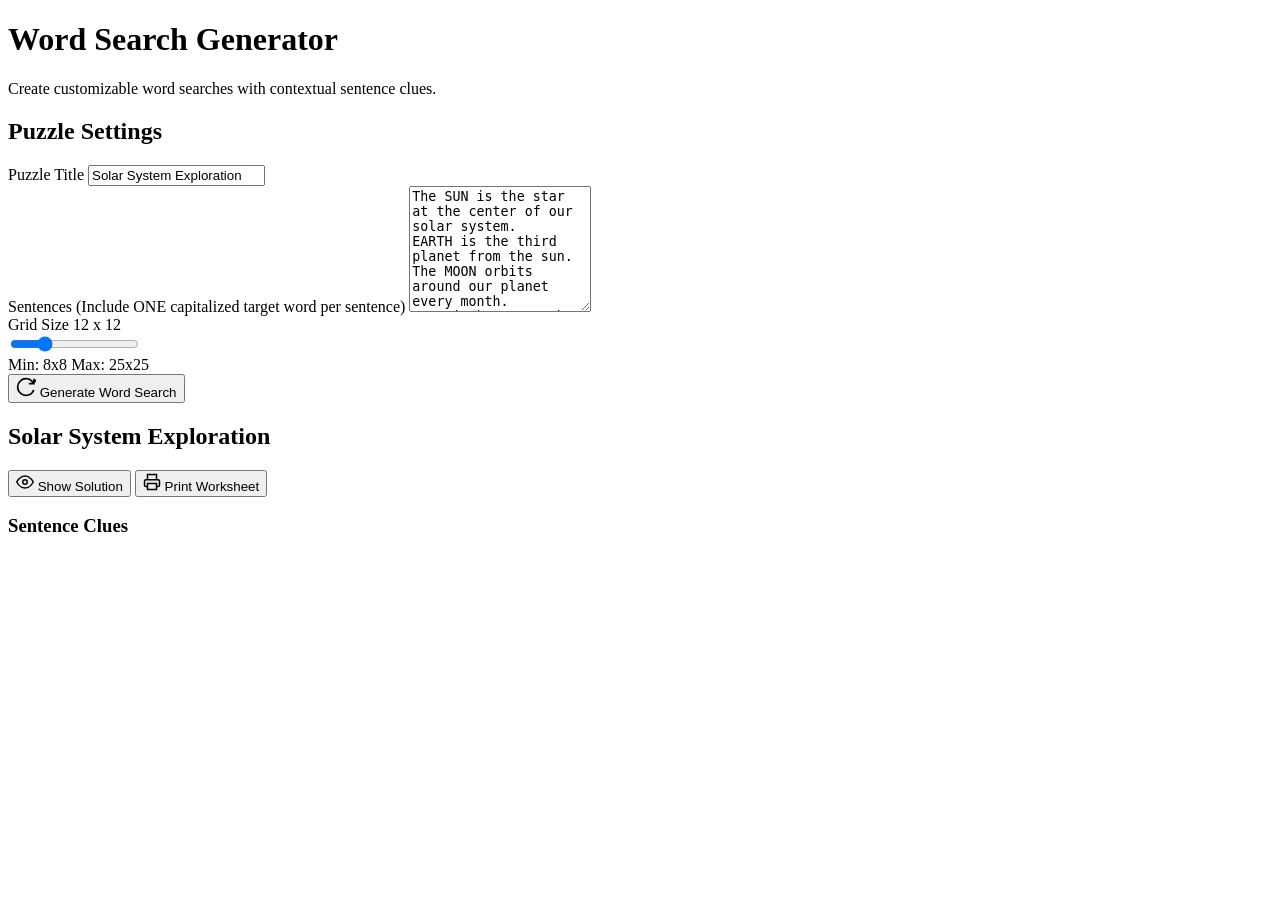
==== Tools/index.html @ 6dff7f3f "Add initial HTML structure for word search generator" ====
<!DOCTYPE html>
<html lang="en">
<head>
  <meta charset="UTF-8">
  <meta name="viewport" content="width=device-width, initial-scale=1.0">
  <title>Word Search Puzzle Generator</title>
  <link rel="stylesheet" href="styles.css">
  <link href="https://fonts.googleapis.com/css2?family=Outfit:wght@400;500;600;700;800&family=JetBrains+Mono:wght@600;700&display=swap" rel="stylesheet">
</head>
<body>

  <div class="app-container">
    <!-- Header -->
    <header class="app-header">
      <div class="header-content">
        <h1>Word Search Generator</h1>
        <p>Create customizable word searches with contextual sentence clues.</p>
      </div>
    </header>

    <main class="main-content">
      <!-- Input Section (Hidden when printing) -->
      <section class="control-panel no-print">
        <h2 class="panel-title">Puzzle Settings</h2>
        
        <div class="form-group">
          <label for="puzzle-title">Puzzle Title</label>

          <input type="text" id="puzzle-title" placeholder="e.g., Solar System Exploration" value="Solar System Exploration">
        </div>

        <div class="form-group">
          <label for="sentence-input">
            Sentences 
            <span class="label-hint">(Include ONE capitalized target word per sentence)</span>
          </label>
          <textarea id="sentence-input" rows="8" placeholder="Type sentences here...">The SUN is the star at the center of our solar system.
EARTH is the third planet from the sun.
The MOON orbits around our planet every month.
MARS is known as the Red Planet.
JUPITER is the largest planet in our solar system.
SATURN has prominent rings made of ice and dust.</textarea>
        </div>

        <div class="form-group">
          <div class="slider-header">
            <label for="grid-size">Grid Size</label>
            <span id="grid-size-val" class="badge">12 x 12</span>
          </div>
          <input type="range" id="grid-size" min="8" max="25" value="12">
          <div class="slider-footer">
            <span id="min-size-label">Min: 8x8</span>
            <span>Max: 25x25</span>
          </div>
        </div>

        <button id="generate-btn" class="btn btn-primary">
          <svg width="20" height="20" viewBox="0 0 24 24" fill="none" stroke="currentColor" stroke-width="2"><path d="M21.5 2v6h-6M21.34 15.57a10 10 0 1 1-.57-8.38l5.67-5.67"/></svg>
          Generate Word Search
        </button>
      </section>

      <!-- Output Section / Worksheet -->
      <section id="worksheet-section" class="worksheet-panel">
        <div class="worksheet-header">
          <h2 id="display-title" class="worksheet-title">Solar System Exploration</h2>
          
          <div class="action-bar no-print">
            <button id="toggle-solution-btn" class="btn btn-secondary">
              <svg width="18" height="18" viewBox="0 0 24 24" fill="none" stroke="currentColor" stroke-width="2"><path d="M1 12s4-8 11-8 11 8 11 8-4 8-11 8-11-8-11-8z"/><circle cx="12" cy="12" r="3"/></svg>
              Show Solution
            </button>
            <button id="print-btn" class="btn btn-outline">
              <svg width="18" height="18" viewBox="0 0 24 24" fill="none" stroke="currentColor" stroke-width="2"><polyline points="6 9 6 2 18 2 18 9"/><path d="M6 18H4a2 2 0 0 1-2-2v-5a2 2 0 0 1 2-2h16a2 2 0 0 1 2 2v5a2 2 0 0 1-2 2h-2"/><rect x="6" y="14" width="12" height="8"/></svg>
              Print Worksheet
            </button>
          </div>
        </div>

        <!-- Word Search Grid -->
        <div class="grid-wrapper">
          <div id="word-search-grid" class="word-search-grid"></div>
        </div>

        <!-- Sentence Clues Output -->
        <div class="clues-container">
          <h3 class="clues-heading">Sentence Clues</h3>
          <ol id="sentence-clues-list" class="clues-list"></ol>
        </div>
      </section>
    </main>
  </div>

  <script src="script.js"></script>
</body>
</html>
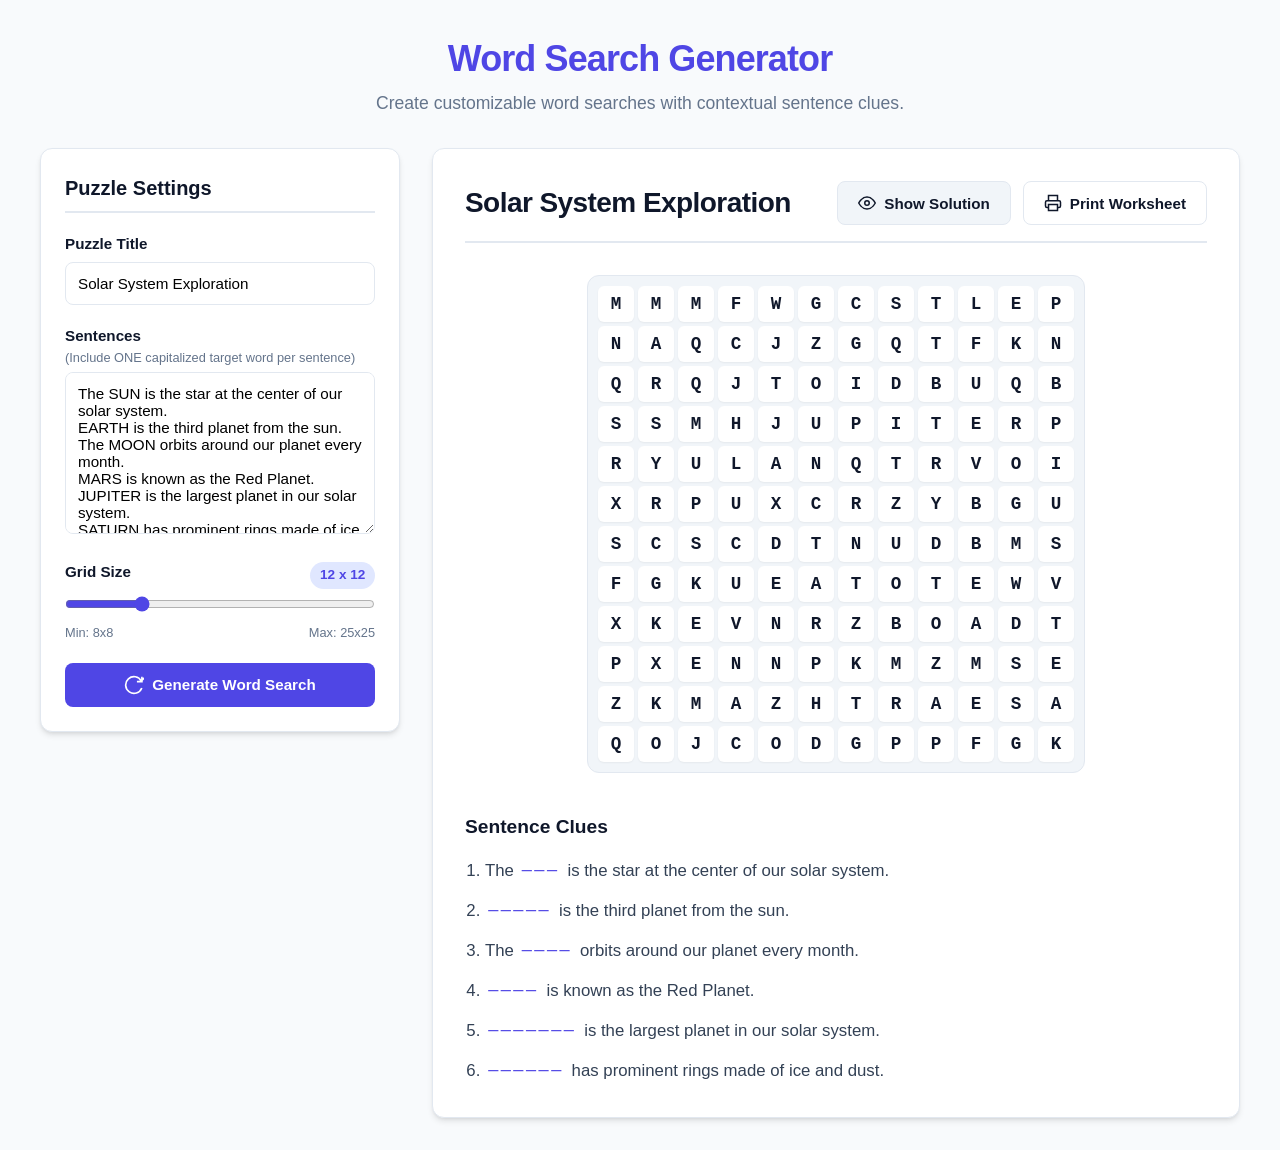
==== commit 253d9074: "Update index.html" ====
--- a/Tools/index.html
+++ b/Tools/index.html
@@ -3,7 +3,7 @@
 <head>
   <meta charset="UTF-8">
   <meta name="viewport" content="width=device-width, initial-scale=1.0">
-  <title>Word Search Puzzle Generator</title>
+  <title>Word Search!</title>
   <link rel="stylesheet" href="styles.css">
   <link href="https://fonts.googleapis.com/css2?family=Outfit:wght@400;500;600;700;800&family=JetBrains+Mono:wght@600;700&display=swap" rel="stylesheet">
 </head>
--- a/Tools/styles.css
+++ b/Tools/styles.css
@@ -0,0 +1,398 @@
+:root {
+  --primary: #4f46e5;
+  --primary-hover: #4338ca;
+  --primary-light: #e0e7ff;
+  --bg: #f8fafc;
+  --card-bg: #ffffff;
+  --text: #0f172a;
+  --text-muted: #64748b;
+  --border: #e2e8f0;
+  --found-bg: #dcfce7;
+  --found-color: #166534;
+  --solution-bg: #fef08a;
+  --solution-color: #854d0e;
+  --radius: 12px;
+  --shadow: 0 4px 6px -1px rgb(0 0 0 / 0.1), 0 2px 4px -2px rgb(0 0 0 / 0.1);
+}
+
+* {
+  box-sizing: border-box;
+  margin: 0;
+  padding: 0;
+}
+
+body {
+  font-family: 'Outfit', -apple-system, BlinkMacSystemFont, sans-serif;
+  background-color: var(--bg);
+  color: var(--text);
+  line-height: 1.5;
+  padding: 2rem 1rem;
+}
+
+.app-container {
+  max-width: 1200px;
+  margin: 0 auto;
+}
+
+/* Header */
+.app-header {
+  text-align: center;
+  margin-bottom: 2rem;
+}
+
+.app-header h1 {
+  font-size: 2.25rem;
+  font-weight: 800;
+  color: var(--primary);
+  letter-spacing: -0.025em;
+}
+
+.app-header p {
+  color: var(--text-muted);
+  font-size: 1.1rem;
+  margin-top: 0.25rem;
+}
+
+/* Layout */
+.main-content {
+  display: grid;
+  grid-template-columns: 360px 1fr;
+  gap: 2rem;
+  align-items: start;
+}
+
+@media (max-width: 900px) {
+  .main-content {
+    grid-template-columns: 1fr;
+  }
+}
+
+/* Control Panel */
+.control-panel {
+  background: var(--card-bg);
+  border: 1px solid var(--border);
+  border-radius: var(--radius);
+  padding: 1.5rem;
+  box-shadow: var(--shadow);
+}
+
+.panel-title {
+  font-size: 1.25rem;
+  font-weight: 700;
+  margin-bottom: 1.25rem;
+  border-bottom: 2px solid var(--border);
+  padding-bottom: 0.5rem;
+}
+
+.form-group {
+  margin-bottom: 1.25rem;
+}
+
+.form-group label {
+  display: block;
+  font-weight: 600;
+  font-size: 0.95rem;
+  margin-bottom: 0.35rem;
+}
+
+.label-hint {
+  font-weight: 400;
+  font-size: 0.8rem;
+  color: var(--text-muted);
+  display: block;
+}
+
+input[type="text"],
+textarea {
+  width: 100%;
+  padding: 0.75rem;
+  border: 1px solid var(--border);
+  border-radius: 8px;
+  font-family: inherit;
+  font-size: 0.95rem;
+  transition: border-color 0.2s, box-shadow 0.2s;
+}
+
+input[type="text"]:focus,
+textarea:focus {
+  outline: none;
+  border-color: var(--primary);
+  box-shadow: 0 0 0 3px var(--primary-light);
+}
+
+textarea {
+  resize: vertical;
+  min-height: 160px;
+}
+
+/* Range Slider */
+.slider-header {
+  display: flex;
+  justify-content: space-between;
+  align-items: center;
+  margin-bottom: 0.35rem;
+}
+
+.badge {
+  background: var(--primary-light);
+  color: var(--primary);
+  padding: 0.2rem 0.6rem;
+  border-radius: 20px;
+  font-weight: 700;
+  font-size: 0.85rem;
+}
+
+input[type="range"] {
+  width: 100%;
+  accent-color: var(--primary);
+  cursor: pointer;
+}
+
+.slider-footer {
+  display: flex;
+  justify-content: space-between;
+  font-size: 0.8rem;
+  color: var(--text-muted);
+  margin-top: 0.25rem;
+}
+
+/* Buttons */
+.btn {
+  display: inline-flex;
+  align-items: center;
+  justify-content: center;
+  gap: 0.5rem;
+  width: 100%;
+  padding: 0.75rem 1.25rem;
+  font-weight: 600;
+  font-size: 0.95rem;
+  border-radius: 8px;
+  border: none;
+  cursor: pointer;
+  transition: background-color 0.2s, transform 0.1s;
+}
+
+.btn:active {
+  transform: scale(0.98);
+}
+
+.btn-primary {
+  background: var(--primary);
+  color: white;
+}
+
+.btn-primary:hover {
+  background: var(--primary-hover);
+}
+
+.btn-secondary {
+  background: #f1f5f9;
+  color: var(--text);
+  border: 1px solid var(--border);
+}
+
+.btn-secondary:hover {
+  background: #e2e8f0;
+}
+
+.btn-secondary.active {
+  background: #fef9c3;
+  color: #854d0e;
+  border-color: #fde047;
+}
+
+.btn-outline {
+  background: transparent;
+  border: 1px solid var(--border);
+  color: var(--text);
+}
+
+.btn-outline:hover {
+  background: #f1f5f9;
+}
+
+/* Worksheet Panel */
+.worksheet-panel {
+  background: var(--card-bg);
+  border: 1px solid var(--border);
+  border-radius: var(--radius);
+  padding: 2rem;
+  box-shadow: var(--shadow);
+}
+
+.worksheet-header {
+  display: flex;
+  justify-content: space-between;
+  align-items: center;
+  flex-wrap: wrap;
+  gap: 1rem;
+  margin-bottom: 2rem;
+  border-bottom: 2px solid var(--border);
+  padding-bottom: 1rem;
+}
+
+.worksheet-title {
+  font-size: 1.75rem;
+  font-weight: 800;
+  letter-spacing: -0.02em;
+}
+
+.action-bar {
+  display: flex;
+  gap: 0.75rem;
+}
+
+.action-bar .btn {
+  width: auto;
+}
+
+/* Grid Layout */
+.grid-wrapper {
+  display: flex;
+  justify-content: center;
+  margin-bottom: 2.5rem;
+  user-select: none;
+}
+
+.word-search-grid {
+  display: grid;
+  gap: 4px;
+  background: #f1f5f9;
+  padding: 10px;
+  border-radius: 12px;
+  border: 1px solid var(--border);
+}
+
+.cell {
+  width: 36px;
+  height: 36px;
+  display: flex;
+  align-items: center;
+  justify-content: center;
+  font-family: 'JetBrains Mono', monospace;
+  font-weight: 700;
+  font-size: 1.1rem;
+  background: white;
+  border-radius: 6px;
+  cursor: pointer;
+  transition: background-color 0.15s, color 0.15s;
+  box-shadow: 0 1px 2px rgba(0, 0, 0, 0.05);
+}
+
+.cell:hover {
+  background: var(--primary-light);
+  color: var(--primary);
+}
+
+.cell.selecting {
+  background: var(--primary);
+  color: white;
+}
+
+.cell.found {
+  background: var(--found-bg);
+  color: var(--found-color);
+}
+
+.cell.solution {
+  background: var(--solution-bg);
+  color: var(--solution-color);
+}
+
+/* Clues List */
+.clues-container {
+  margin-top: 1.5rem;
+}
+
+.clues-heading {
+  font-size: 1.2rem;
+  font-weight: 700;
+  margin-bottom: 1rem;
+  color: var(--text);
+}
+
+.clues-list {
+  padding-left: 1.25rem;
+  display: flex;
+  flex-direction: column;
+  gap: 0.75rem;
+}
+
+.clues-list li {
+  font-size: 1.05rem;
+  line-height: 1.6;
+  color: #334155;
+}
+
+.clues-list li.found-word {
+  text-decoration: line-through;
+  opacity: 0.6;
+}
+
+.word-blank {
+  font-family: 'JetBrains Mono', monospace;
+  letter-spacing: 0.15em;
+  font-weight: 700;
+  color: var(--primary);
+  padding: 0 0.2rem;
+}
+
+/* Print Styles */
+@media print {
+  body {
+    background: white;
+    padding: 0;
+  }
+
+  .no-print {
+    display: none !important;
+  }
+
+  .main-content {
+    display: block;
+  }
+
+  .worksheet-panel {
+    border: none;
+    box-shadow: none;
+    padding: 0;
+  }
+
+  .worksheet-header {
+    border-bottom: 2px solid #000;
+    margin-bottom: 1.5rem;
+    padding-bottom: 0.5rem;
+  }
+
+  .worksheet-title {
+    font-size: 2rem;
+    color: #000;
+  }
+
+  .grid-wrapper {
+    margin-bottom: 2rem;
+  }
+
+  .word-search-grid {
+    background: transparent;
+    border: none;
+    gap: 2px;
+    padding: 0;
+  }
+
+  .cell {
+    border: 1px solid #cbd5e1;
+    box-shadow: none;
+    color: #000 !important;
+    background: transparent !important;
+  }
+
+  .word-blank {
+    color: #000;
+  }
+
+  .clues-list li {
+    font-size: 1rem;
+    color: #000;
+  }
+}
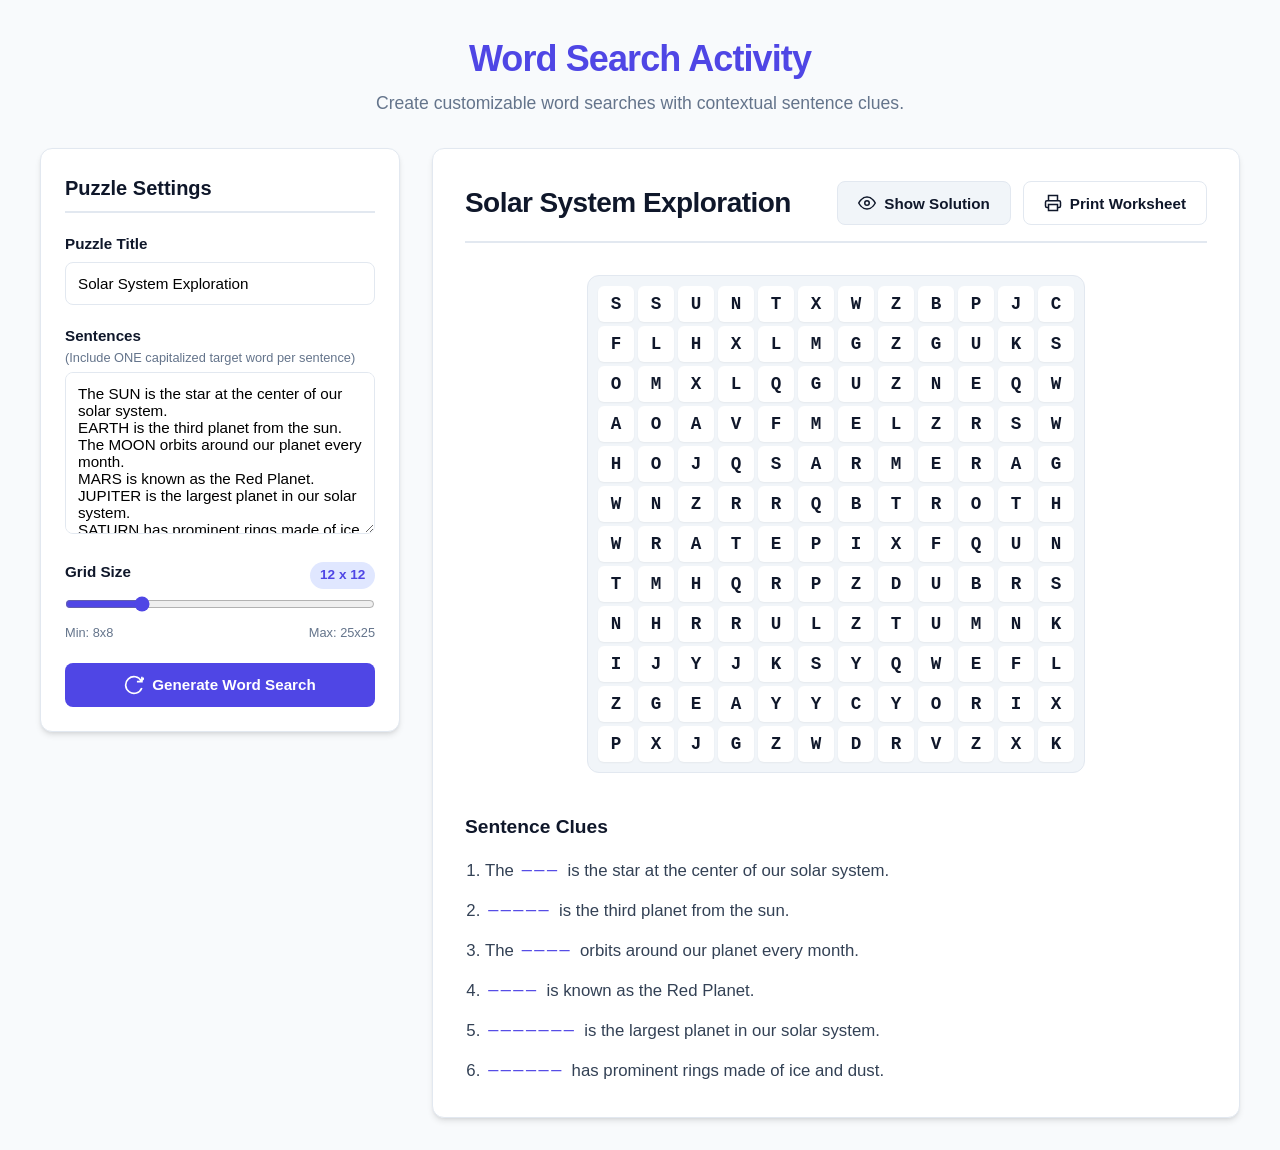
==== commit adf1c6f4: "Update index.html" ====
--- a/Tools/index.html
+++ b/Tools/index.html
@@ -3,7 +3,7 @@
 <head>
   <meta charset="UTF-8">
   <meta name="viewport" content="width=device-width, initial-scale=1.0">
-  <title>Word Search!</title>
+  <title>Word Search Generator</title>
   <link rel="stylesheet" href="styles.css">
   <link href="https://fonts.googleapis.com/css2?family=Outfit:wght@400;500;600;700;800&family=JetBrains+Mono:wght@600;700&display=swap" rel="stylesheet">
 </head>
@@ -13,7 +13,7 @@
     <!-- Header -->
     <header class="app-header">
       <div class="header-content">
-        <h1>Word Search Generator</h1>
+        <h1>Word Search Activity</h1>
         <p>Create customizable word searches with contextual sentence clues.</p>
       </div>
     </header>
